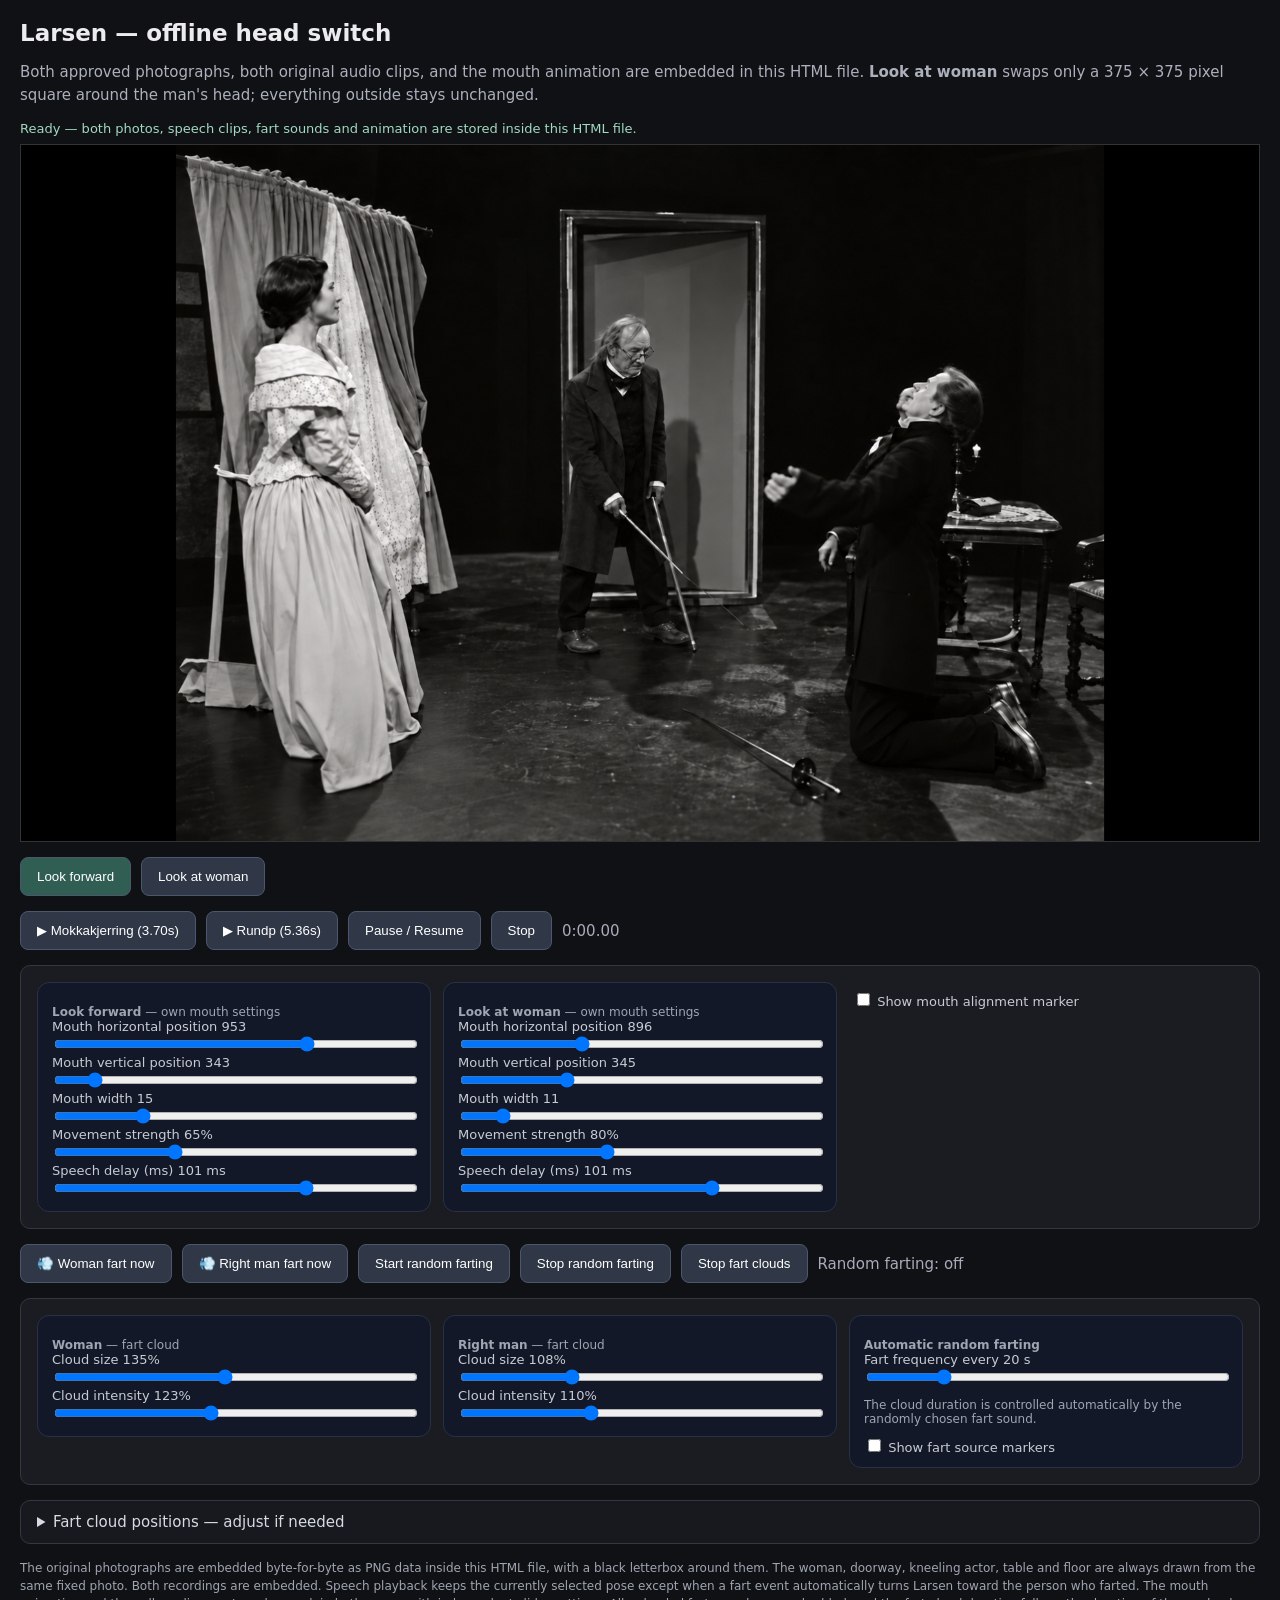
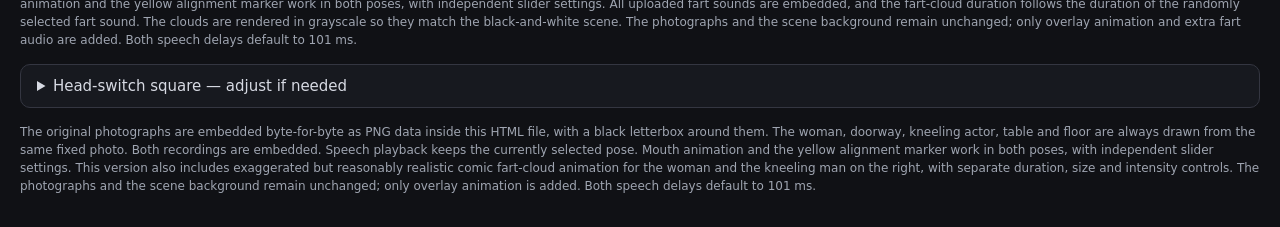
==== index.html @ 358ffd9a "Add files via upload" ====
<!doctype html>
<html lang="en">
<head>
<meta charset="UTF-8">
<meta name="viewport" content="width=device-width,initial-scale=1">
<title>Larsen — offline head switch (Android compatible)</title>
<style>
*{box-sizing:border-box}
body{margin:0;background:#101115;color:#ececef;font:15px system-ui,Arial,sans-serif}
.wrap{max-width:1400px;margin:auto;padding:20px}
h1{font-size:23px;margin:0 0 8px}p{color:#abb0bc;line-height:1.5}
.screen{background:#000;border:1px solid #333}
canvas{display:block;width:100%;height:auto}
.controls{display:flex;gap:10px;flex-wrap:wrap;align-items:center;margin:15px 0}
button{background:#303746;border:1px solid #4c576e;border-radius:8px;color:#fff;padding:11px 16px;cursor:pointer}
button:hover{filter:brightness(1.15)}button.active{background:#315e53}
button:disabled{opacity:.4;cursor:not-allowed}
.time{font-variant-numeric:tabular-nums;color:#aab}
.settings{display:grid;grid-template-columns:repeat(auto-fit,minmax(180px,1fr));gap:12px;margin:14px 0;background:#1a1c22;border:1px solid #343641;padding:16px;border-radius:10px}
label{display:block;font-size:13px;color:#c8cbd3}input[type=range]{width:100%}input[type=checkbox]{accent-color:#598f8c}
.note{font-size:12px;color:#9fa5b1}
details{margin:15px 0;border:1px solid #343641;background:#17191f;border-radius:10px;padding:12px 16px}
summary{cursor:pointer;color:#d7dae3}
.readout{font-size:12px;color:#9fa5b1;margin-top:10px}
</style>
</head>
<body>
<main class="wrap">
<h1>Larsen — offline head switch</h1>
<p>Both approved photographs, both original audio clips, and the mouth animation are embedded in this HTML file. <strong>Look at woman</strong> swaps only a 375 × 375 pixel square around the man's head; everything outside stays unchanged.</p>
<div id="loadStatus" role="status" style="font-size:13px;color:#cbd4e2;margin:8px 0">Loading embedded photographs…</div>
<div class="screen"><canvas id="view" width="1920" height="1080" aria-label="Still theatrical scene with switchable actor head"></canvas></div>
<div class="controls"><button id="front" class="active" type="button">Look forward</button><button id="woman" type="button">Look at woman</button></div>
<div class="controls">
<button data-clip="0" type="button">▶ Mokkakjerring (3.70s)</button><button data-clip="1" type="button">▶ Rundp (5.36s)</button>
<button id="pause" type="button">Pause / Resume</button><button id="stop" type="button">Stop</button><span id="time" class="time">0:00.00</span>
</div>
<div class="settings" style="grid-template-columns:repeat(auto-fit,minmax(320px,1fr));align-items:start">
<div style="border:1px solid #2a3145;border-radius:12px;padding:12px 14px;background:#121827">
<div class="readout"><strong>Look forward</strong> — own mouth settings</div>
<label>Mouth horizontal position <output id="fxv"></output><input id="fx" type="range" min="865" max="990" value="953"></label>
<label>Mouth vertical position <output id="fyv"></output><input id="fy" type="range" min="335" max="420" value="343"></label>
<label>Mouth width <output id="fwv"></output><input id="fw" type="range" min="8" max="38" value="15"></label>
<label>Movement strength <output id="fsv"></output><input id="fstrength" type="range" min="0" max="200" value="65"></label>
<label>Speech delay (ms) <output id="fdv"></output><input id="fdelay" type="range" min="-250" max="250" value="101"></label>
</div>
<div style="border:1px solid #2a3145;border-radius:12px;padding:12px 14px;background:#121827">
<div class="readout"><strong>Look at woman</strong> — own mouth settings</div>
<label>Mouth horizontal position <output id="wxv"></output><input id="wx" type="range" min="850" max="990" value="896"></label>
<label>Mouth vertical position <output id="wyv"></output><input id="wy" type="range" min="315" max="420" value="345"></label>
<label>Mouth width <output id="wwv"></output><input id="ww" type="range" min="8" max="38" value="11"></label>
<label>Movement strength <output id="wsv"></output><input id="wstrength" type="range" min="0" max="200" value="80"></label>
<label>Speech delay (ms) <output id="wdv"></output><input id="wdelay" type="range" min="-250" max="250" value="101"></label>
</div>
<div style="display:flex;align-items:center;padding:8px 4px"><label><input type="checkbox" id="marker"> Show mouth alignment marker</label></div>
</div>
<div class="controls"><button id="fartWomanBtn" type="button">💨 Woman fart now</button><button id="fartManBtn" type="button">💨 Right man fart now</button><button id="autoFartStart" type="button">Start random farting</button><button id="autoFartStop" type="button">Stop random farting</button><button id="fartStopBtn" type="button">Stop fart clouds</button><span id="autoFartState" class="time">Random farting: off</span></div>
<div class="settings" style="grid-template-columns:repeat(auto-fit,minmax(320px,1fr));align-items:start">
<div style="border:1px solid #2a3145;border-radius:12px;padding:12px 14px;background:#121827">
<div class="readout"><strong>Woman</strong> — fart cloud</div>
<label>Cloud size <output id="fwSizeValue"></output><input id="fwSize" type="range" min="60" max="220" step="1" value="135"></label>
<label>Cloud intensity <output id="fwRateValue"></output><input id="fwRate" type="range" min="50" max="220" step="1" value="123"></label>
</div>
<div style="border:1px solid #2a3145;border-radius:12px;padding:12px 14px;background:#121827">
<div class="readout"><strong>Right man</strong> — fart cloud</div>
<label>Cloud size <output id="rmSizeValue"></output><input id="rmSize" type="range" min="60" max="220" step="1" value="108"></label>
<label>Cloud intensity <output id="rmRateValue"></output><input id="rmRate" type="range" min="50" max="220" step="1" value="110"></label>
</div>
<div style="border:1px solid #2a3145;border-radius:12px;padding:12px 14px;background:#121827">
<div class="readout"><strong>Automatic random farting</strong></div>
<label>Fart frequency <output id="autoFartFreqValue"></output><input id="autoFartFreq" type="range" min="10" max="60" step="1" value="20"></label>
<div class="readout" id="autoFartHint">The cloud duration is controlled automatically by the randomly chosen fart sound.</div>
<div style="display:flex;align-items:center;padding:10px 0 0"><label><input type="checkbox" id="fartMarker"> Show fart source markers</label></div>
</div>
</div>
<details>
<summary>Fart cloud positions — adjust if needed</summary>
<div class="settings">
<label>Woman source X <output id="fwxValue"></output><input id="fwx" type="range" min="250" max="720" step="1" value="388"></label>
<label>Woman source Y <output id="fwyValue"></output><input id="fwy" type="range" min="350" max="950" step="1" value="646"></label>
<label>Right man source X <output id="rmxValue"></output><input id="rmx" type="range" min="1000" max="1750" step="1" value="1456"></label>
<label>Right man source Y <output id="rmyValue"></output><input id="rmy" type="range" min="450" max="980" step="1" value="775"></label>
</div>
<div class="readout">These fart source positions use canvas coordinates (1920 × 1080), like the mouth alignment marker. Use the source-marker checkbox to fine-tune the starting point.</div>
</details>
<p class="note">The original photographs are embedded byte-for-byte as PNG data inside this HTML file, with a black letterbox around them. The woman, doorway, kneeling actor, table and floor are always drawn from the same fixed photo. Both recordings are embedded. Speech playback keeps the currently selected pose except when a fart event automatically turns Larsen toward the person who farted. The mouth animation and the yellow alignment marker work in both poses, with independent slider settings. All uploaded fart sounds are embedded, and the fart-cloud duration follows the duration of the randomly selected fart sound. The clouds are rendered in grayscale so they match the black-and-white scene. The photographs and the scene background remain unchanged; only overlay animation and extra fart audio are added. Both speech delays default to 101 ms.</p>
<details>
<summary>Head-switch square — adjust if needed</summary>
<div class="settings">
<label>Square left <output id="sxValue"></output><input id="sx" type="range" min="350" max="620" step="1" value="490"></label>
<label>Square top <output id="syValue"></output><input id="sy" type="range" min="40" max="245" step="1" value="137"></label>
<label>Square side length <output id="ssValue"></output><input id="ss" type="range" min="260" max="460" step="1" value="375"></label>
<label><input id="showSquare" type="checkbox"> Show square boundary</label>
</div>
<div class="readout">Square positions are coordinates in the original 1448 × 1086 PNGs. No pixels are changed; only the region selected for display changes.</div>
</details>
<p class="note">The original photographs are embedded byte-for-byte as PNG data inside this HTML file, with a black letterbox around them. The woman, doorway, kneeling actor, table and floor are always drawn from the same fixed photo. Both recordings are embedded. Speech playback keeps the currently selected pose. Mouth animation and the yellow alignment marker work in both poses, with independent slider settings. This version also includes exaggerated but reasonably realistic comic fart-cloud animation for the woman and the kneeling man on the right, with separate duration, size and intensity controls. The photographs and the scene background remain unchanged; only overlay animation is added. Both speech delays default to 101 ms.</p>
<audio id="voice" preload="auto"></audio>
<audio id="fartAudio" preload="auto"></audio>
</main>
<script>
const clips=[{"title":"Mokkakjerring","file":"Larsen_mokkakjerring.wav","duration":3.699,"fps":25,"poses":[-1,-1,-1,14,15,14,13,13,9,9,7,13,-1,-1,-1,13,17,15,14,13,13,13,13,-1,-1,11,11,11,11,9,8,7,-1,-1,-1,-1,-1,-1,16,17,16,15,16,11,11,16,16,16,16,16,17,16,14,13,13,13,13,14,15,16,14,13,13,13,15,15,14,14,15,15,15,15,13,14,15,16,16,15,14,14,14,15,14,14,14,14,14,14,13,13,-1,-1,-1]},{"title":"Rundp","file":"Larsen_rundp.wav","duration":5.361,"fps":25,"poses":[-1,-1,-1,13,13,13,15,17,17,16,17,17,17,16,15,14,15,15,15,14,14,13,-1,-1,15,17,17,17,17,15,14,14,15,15,10,16,17,11,17,17,17,17,16,14,14,14,13,13,-1,-1,-1,-1,-1,7,10,11,10,10,10,8,16,16,14,14,7,7,14,16,16,14,13,7,7,15,16,15,15,15,13,13,13,13,13,14,16,16,16,16,15,14,15,16,15,16,16,15,16,14,13,13,14,16,16,16,14,13,14,14,13,14,15,15,16,15,15,15,14,13,14,15,16,14,14,14,14,13,-1,-1,-1,13,-1,-1,-1,-1,-1]}];
const EMBEDDED_FORWARD = "[data-uri]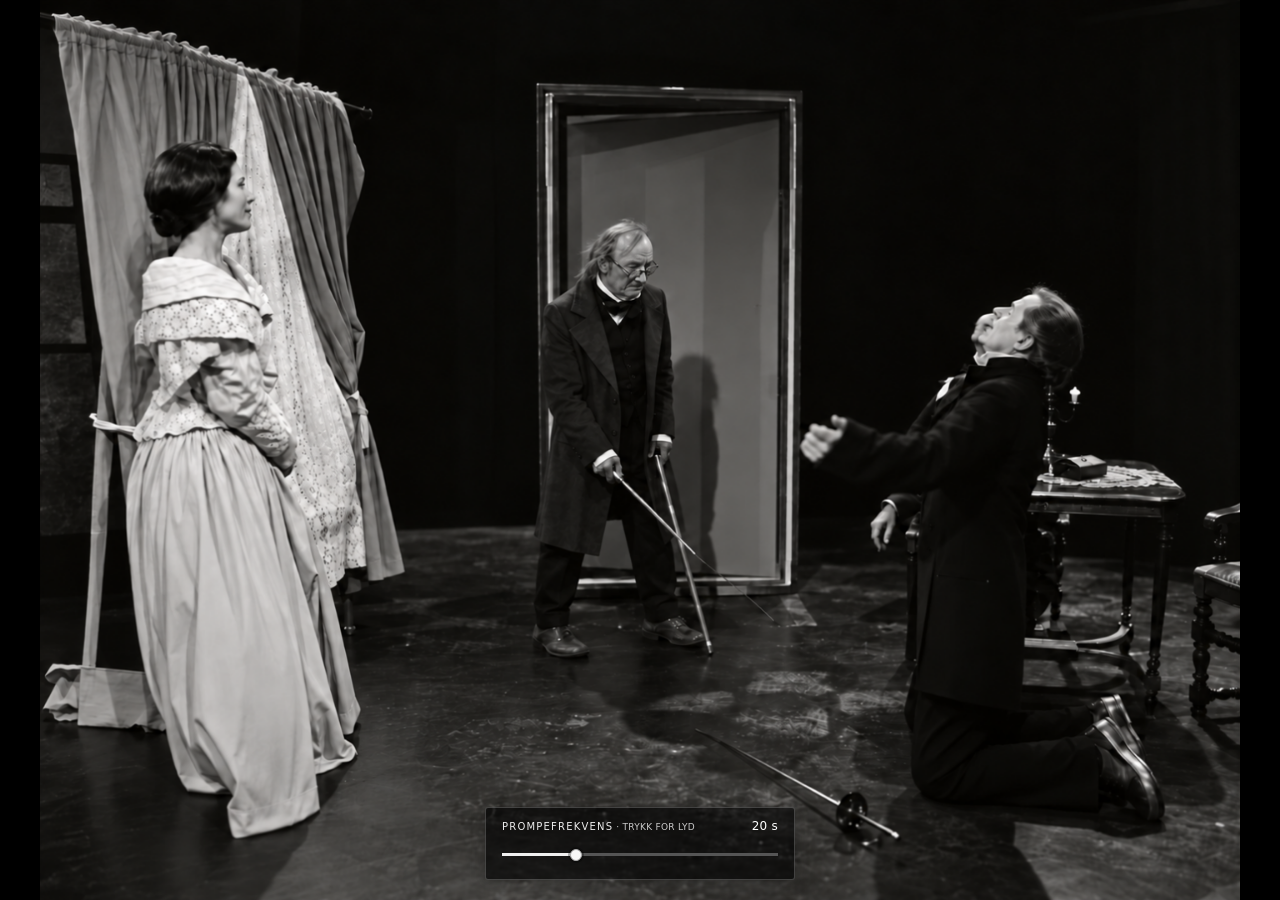
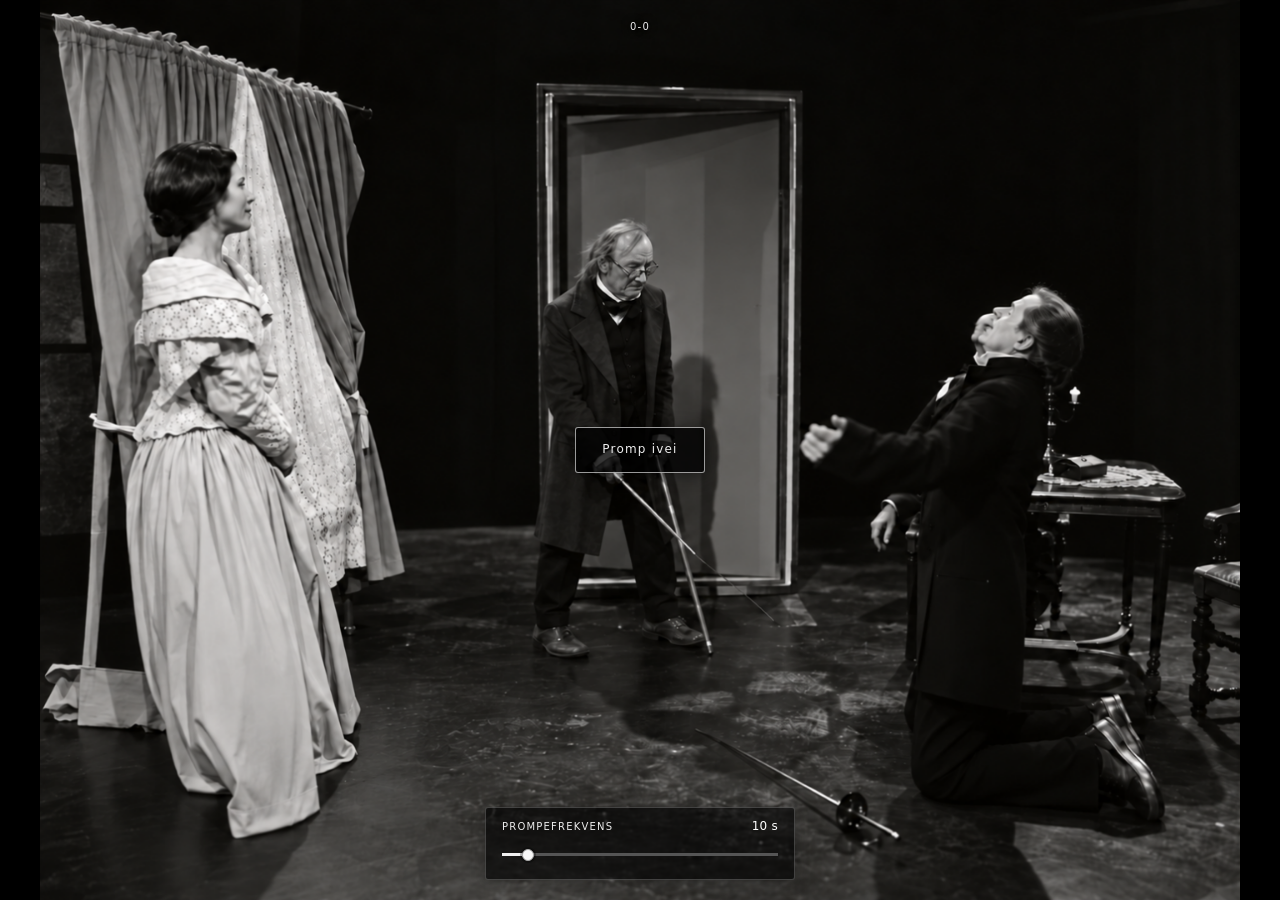
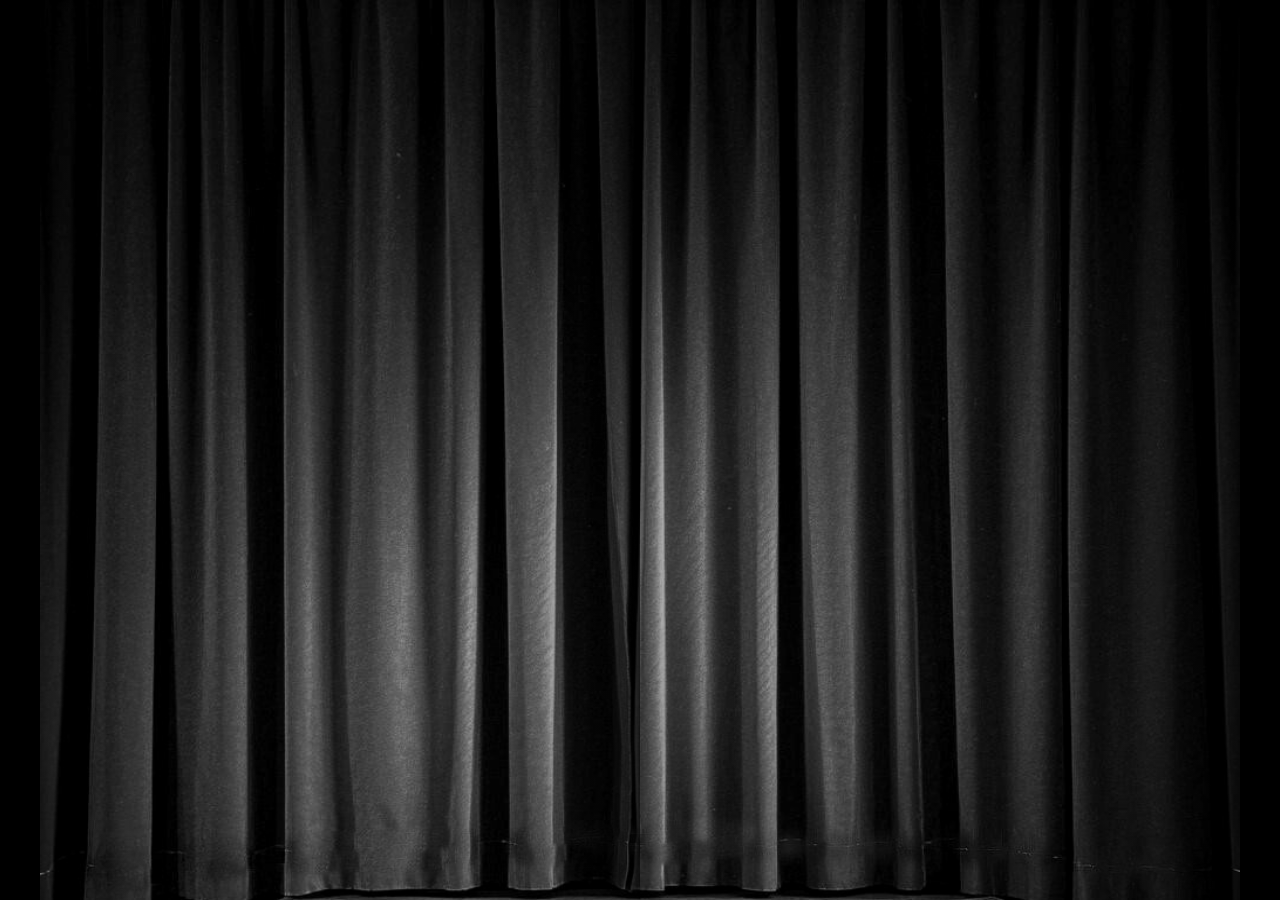
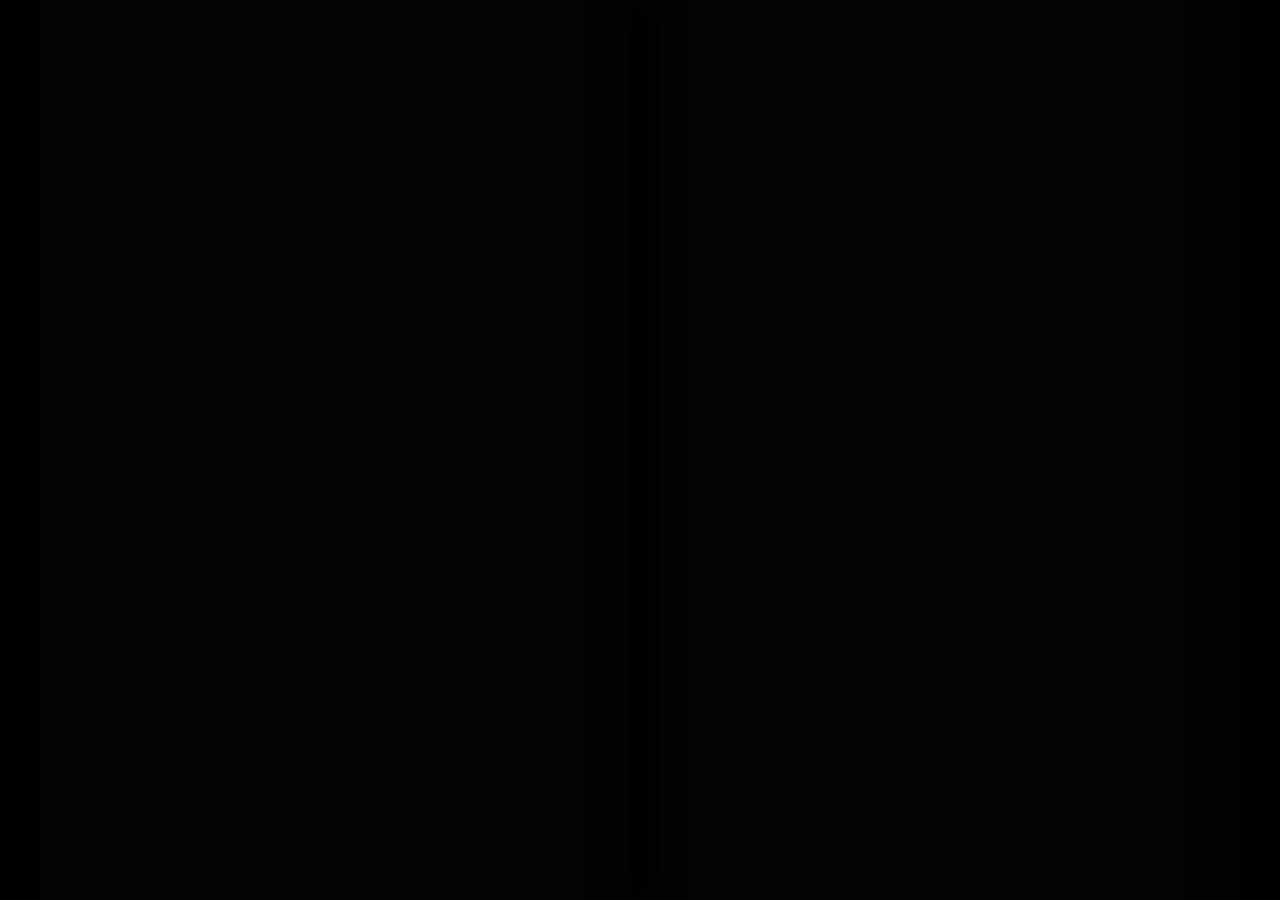
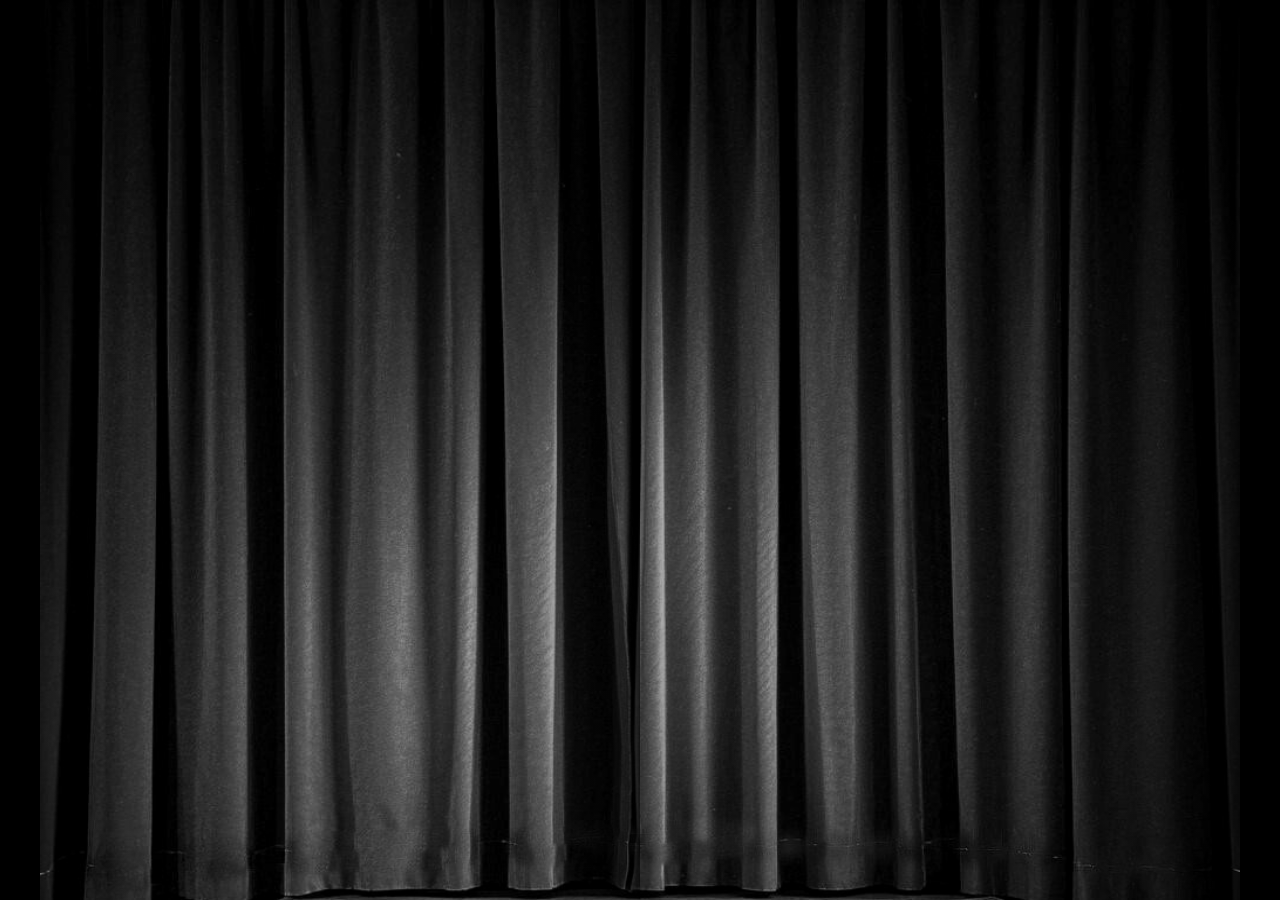
